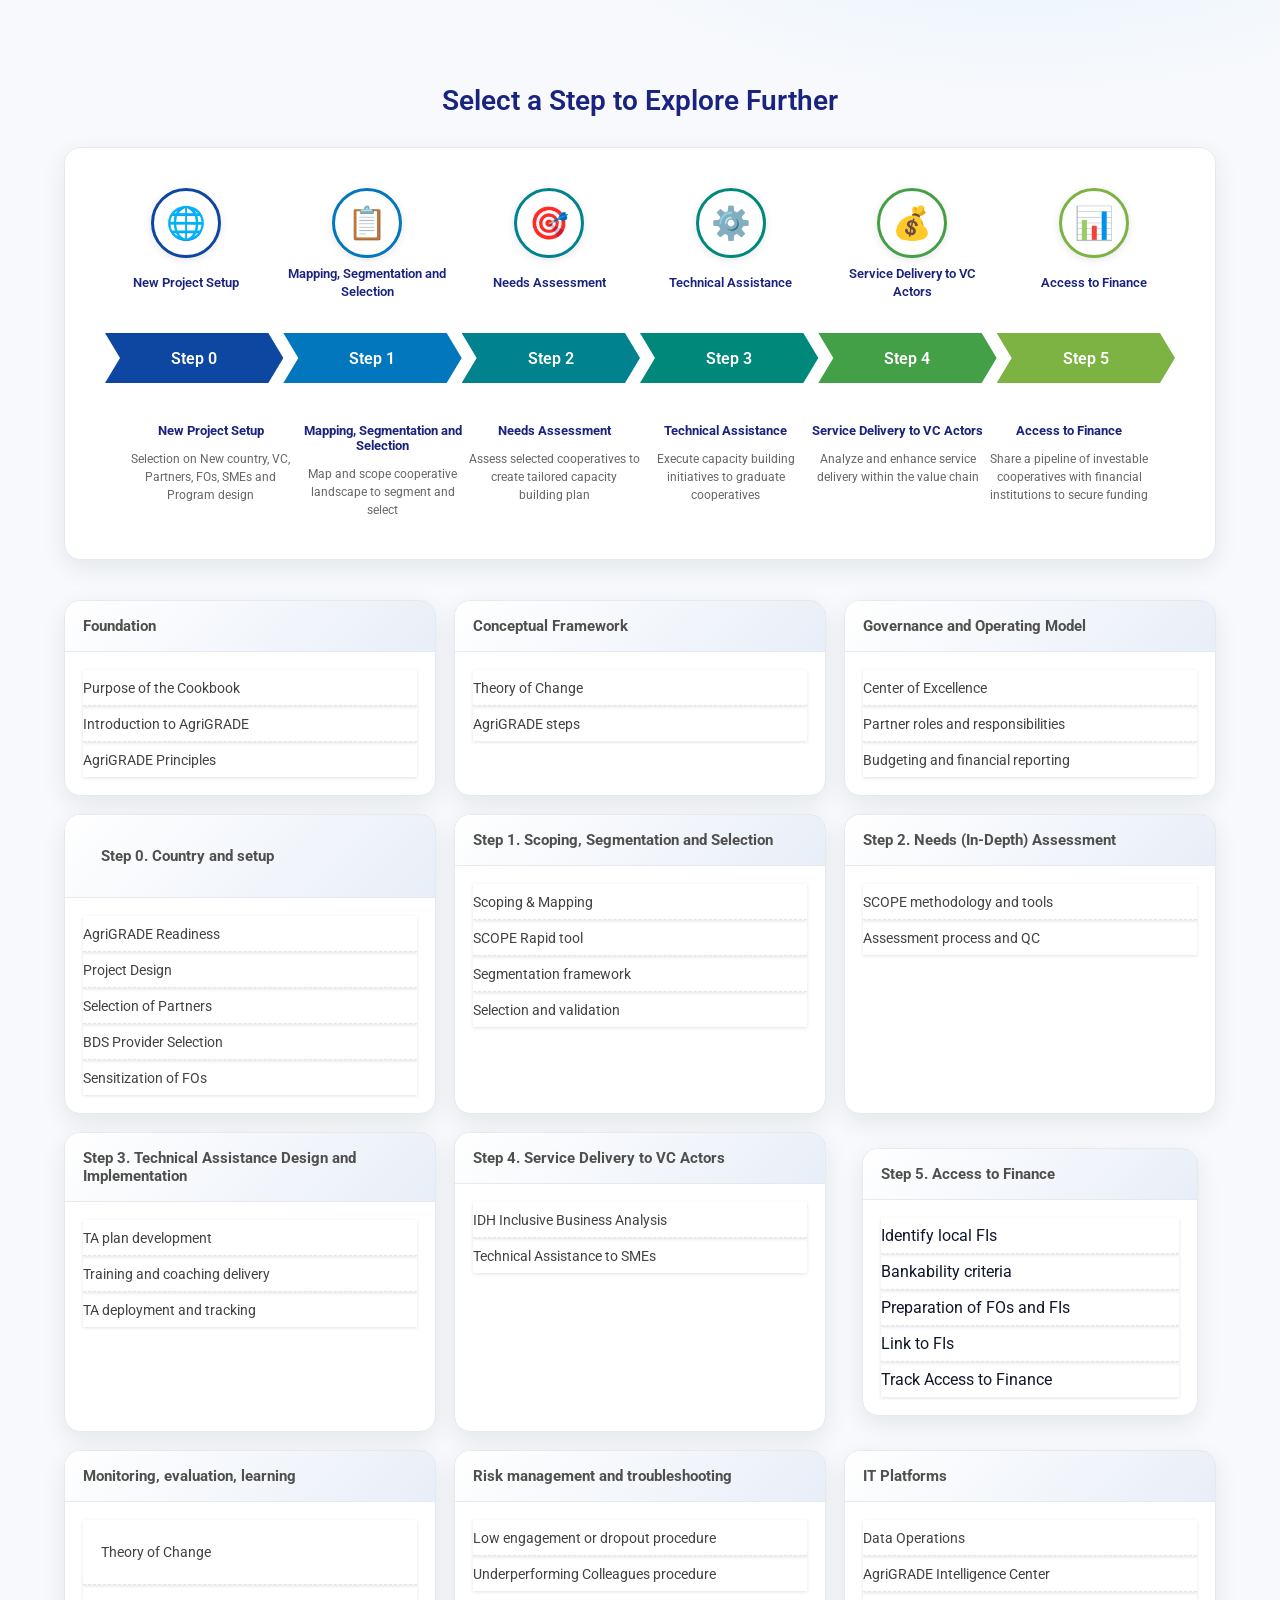
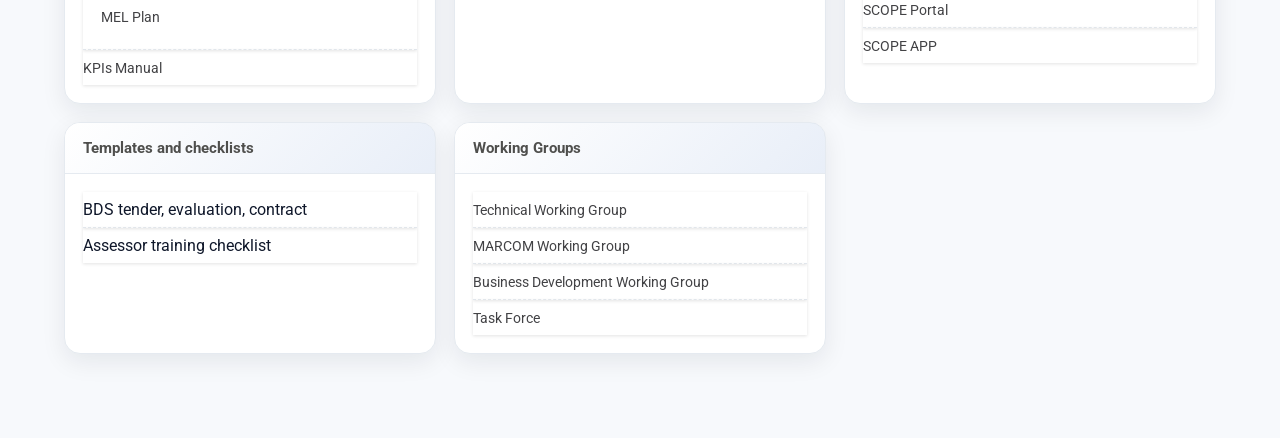
==== index.html @ 407b2915 "Add files via upload" ====
<!DOCTYPE html>
<html lang="en">
<head>
<meta charset="utf-8" />
<meta content="width=device-width, initial-scale=1.0" name="viewport" />
<title>AgriGRADE Cookbook Navigation</title>
<style>
@import url('https://fonts.googleapis.com/css2?family=Roboto:wght@400;500;700&display=swap');

:root {
    --bg: #f7f9fc;
    --surface: #ffffff;
    --ink: #0f172a;
    --muted: #64748b;
    --border: #e5eaf0;
    --shadow: 0 8px 24px rgba(15, 23, 42, .08);
    --radius: 16px;
}
* { box-sizing: border-box; margin: 0; padding: 0; }
body {
    font-family: Roboto, -apple-system, BlinkMacSystemFont, 'Segoe UI', Oxygen, Ubuntu, Cantarell, sans-serif;
    background: radial-gradient(900px 500px at 80% -10%, #e0f2fe 0%, rgba(224, 242, 254, 0) 60%), var(--bg);
    color: var(--ink);
    padding: 60px 20px;
    min-height: 100vh;
}
a { color: inherit; text-decoration: none; }
.container { max-width: 1200px; width: 100%; margin: 0 auto; padding: 24px; }
h1 { text-align: center; color: #1a237e; font-size: 28px; margin-bottom: 30px; font-weight: 600; }
.timeline-wrapper { background: var(--surface); border-radius: var(--radius); padding: 40px; box-shadow: var(--shadow); margin-bottom: 40px; border: 1px solid var(--border); }
.top-section { display: grid; grid-template-columns: repeat(auto-fit, minmax(150px, 1fr)); gap: 20px; margin-bottom: 40px; width: 100%; }
.top-item { text-align: center; cursor: pointer; position: relative; }
.icon-circle { width: 70px; height: 70px; border-radius: 50%; background: var(--surface); display: flex; align-items: center; justify-content: center; font-size: 32px; margin: 0 auto 15px; transition: all 0.3s ease; border: 3px solid; box-shadow: 0 2px 8px rgba(0, 0, 0, 0.1); }
.icon-circle:hover { transform: scale(1.1); box-shadow: 0 4px 12px rgba(102, 126, 234, 0.4); }
.step0-icon { border-color: #0d47a1; }
.step1-icon { border-color: #0277bd; }
.step2-icon { border-color: #00838f; }
.step3-icon { border-color: #00897b; }
.step4-icon { border-color: #43a047; }
.step5-icon { border-color: #7cb342; }
.top-title { font-weight: 600; color: #1a237e; font-size: 13px; line-height: 1.4; height: 20px; display: flex; align-items: center; justify-content: center; }
.timeline-bar { display: flex; gap: 0; margin: 30px 0; position: relative; height: 50px; width: 100%; }
.step { flex: 1; height: 50px; display: flex; align-items: center; justify-content: center; font-weight: 600; color: white; font-size: 16px; clip-path: polygon(0 0, calc(100% - 15px) 0, 100% 50%, calc(100% - 15px) 100%, 0 100%, 15px 50%); cursor: pointer; transition: all 0.3s ease; position: relative; text-decoration: none; filter: drop-shadow(0 4px 6px rgba(0, 0, 0, 0.15)); }
.step:hover { filter: brightness(1.1) drop-shadow(0 6px 12px rgba(0, 0, 0, 0.25)); }
.step0 { background: #0d47a1; }
.step1 { background: #0277bd; }
.step2 { background: #00838f; }
.step3 { background: #00897b; }
.step4 { background: #43a047; }
.step5 { background: #7cb342; }
.bottom-section { display: flex; justify-content: space-between; width: 100%; margin-top: 40px; padding: 0 20px; }
.bottom-item { flex: 1; text-align: center; position: relative; }
.bottom-title { font-weight: 700; color: #1a237e; font-size: 13px; margin-bottom: 12px; }
.bottom-description { font-size: 12px; color: #666; line-height: 1.5; }
.grid { display: grid; gap: 18px; grid-template-columns: repeat(auto-fit, minmax(320px, 1fr)); margin-top: 36px; }
.card { background: var(--surface); border-radius: var(--radius); border: 1px solid var(--border); box-shadow: var(--shadow); transition: transform .2s ease, box-shadow .2s ease; overflow: hidden; scroll-margin-top: 20px; }
.card:hover { transform: translateY(-3px); box-shadow: 0 14px 28px rgba(0, 0, 0, .12); }
.card .hd { padding: 16px 18px; border-bottom: 1px solid var(--border); display: flex; align-items: center; gap: 10px; background: linear-gradient(135deg, #ffffff 0%, #215bb91a 100%); color: #4f4f4d; font-size: 15px; font-weight: 400; }
.card .bd { padding: 18px; }
.card ul { margin: 0; padding: 0; list-style: none; }
.card li { padding: 8px 0; border-bottom: 1px dashed var(--border); box-shadow: 0 1px 3px rgba(66, 66, 69, 0.15); }
.card li:last-child { border-bottom: 0; }
.card li a { font-size: 14px; text-underline-offset: 2px; color: #424245; transition: color 0.3s ease; }
.card li a:hover { color: #764ba2; text-decoration: underline; }
.title-link { display: block; width: 100%; height: 100%; text-decoration: none; color: inherit; padding: 16px 18px; }
.title-link:hover { color: #0ea5e9; text-decoration: underline; }
.card.sp-step-highlight { background: #d1fae5 !important; box-shadow: 0 0 0 5px rgba(16, 185, 129, 0.45), 0 14px 30px rgba(16, 185, 129, 0.35) !important; border-left: 8px solid #10b981 !important; transform: scale(1.02) !important; animation: sp-highlight-pulse 0.9s ease-in-out 2; }
.card.sp-step-highlight .hd, .card.sp-step-highlight .bd, .card.sp-step-highlight li { background: #d1fae5 !important; }
@keyframes sp-highlight-pulse {
    0% { box-shadow: 0 0 0 5px rgba(16, 185, 129, 0.45), 0 14px 30px rgba(16, 185, 129, 0.35); }
    50% { box-shadow: 0 0 0 10px rgba(16, 185, 129, 0.25), 0 18px 36px rgba(16, 185, 129, 0.45); }
    100% { box-shadow: 0 0 0 5px rgba(16, 185, 129, 0.45), 0 14px 30px rgba(16, 185, 129, 0.35); }
}
@media (max-width: 768px) {
    body { padding: 40px 10px; }
    h1 { font-size: 22px; margin-bottom: 60px; }
    .timeline-wrapper { padding: 20px; margin-bottom: 20px; }
    .top-section { grid-template-columns: repeat(auto-fit, minmax(120px, 1fr)); gap: 15px; margin-bottom: 20px; }
    .icon-circle { width: 60px; height: 60px; font-size: 24px; }
    .timeline-bar { margin: 20px 0; height: 45px; }
    .step { font-size: 14px; height: 45px; }
    .bottom-section { display: grid; grid-template-columns: repeat(auto-fit, minmax(150px, 1fr)); gap: 10px; margin-top: 15px; }
    .grid { grid-template-columns: 1fr; gap: 20px; }
}
</style>
</head>
<body>
<div class="container">
    <h1>Select a Step to Explore Further</h1>
    <div class="timeline-wrapper">
        <div class="top-section">
            <div class="top-item" data-step-target="step0"><div class="icon-circle step0-icon">🌐</div><div class="top-title">New Project Setup</div></div>
            <div class="top-item" data-step-target="step1"><div class="icon-circle step1-icon">📋</div><div class="top-title">Mapping, Segmentation and Selection</div></div>
            <div class="top-item" data-step-target="step2"><div class="icon-circle step2-icon">🎯</div><div class="top-title">Needs Assessment</div></div>
            <div class="top-item" data-step-target="step3"><div class="icon-circle step3-icon">⚙️</div><div class="top-title">Technical Assistance</div></div>
            <div class="top-item" data-step-target="step4"><div class="icon-circle step4-icon">💰</div><div class="top-title">Service Delivery to VC Actors</div></div>
            <div class="top-item" data-step-target="step5"><div class="icon-circle step5-icon">📊</div><div class="top-title">Access to Finance</div></div>
        </div>
        <div class="timeline-bar">
            <a class="step step0" data-step-target="step0" href="#step0">Step 0</a>
            <a class="step step1" data-step-target="step1" href="#step1">Step 1</a>
            <a class="step step2" data-step-target="step2" href="#step2">Step 2</a>
            <a class="step step3" data-step-target="step3" href="#step3">Step 3</a>
            <a class="step step4" data-step-target="step4" href="#step4">Step 4</a>
            <a class="step step5" data-step-target="step5" href="#step5">Step 5</a>
        </div>
        <div class="bottom-section">
            <div class="bottom-item"><div class="bottom-title">New Project Setup</div><div class="bottom-description">Selection on New country, VC, Partners, FOs, SMEs and Program design</div></div>
            <div class="bottom-item"><div class="bottom-title">Mapping, Segmentation and Selection</div><div class="bottom-description">Map and scope cooperative landscape to segment and select</div></div>
            <div class="bottom-item"><div class="bottom-title">Needs Assessment</div><div class="bottom-description">Assess selected cooperatives to create tailored capacity building plan</div></div>
            <div class="bottom-item"><div class="bottom-title">Technical Assistance</div><div class="bottom-description">Execute capacity building initiatives to graduate cooperatives</div></div>
            <div class="bottom-item"><div class="bottom-title">Service Delivery to VC Actors</div><div class="bottom-description">Analyze and enhance service delivery within the value chain</div></div>
            <div class="bottom-item"><div class="bottom-title">Access to Finance</div><div class="bottom-description">Share a pipeline of investable cooperatives with financial institutions to secure funding</div></div>
        </div>
    </div>

<div class="grid">
    <div class="card" id="foundation">
        <div class="hd"><strong>Foundation</strong></div>
        <div class="bd">
            <ul>
                <li><a href="https://scopeinsight.sharepoint.com/:u:/r/sites/AgriGRADECookbook/SitePages/Purpose.aspx?csf=1&web=1&e=WD80WD" rel="noopener noreferrer" target="_blank">Purpose of the Cookbook</a></li>
                <li><a href="https://scopeinsight.sharepoint.com/:u:/r/sites/AgriGRADECookbook/SitePages/AgriGRADE%20Introduction.aspx?csf=1&web=1&e=CWa6Lc" rel="noopener noreferrer" target="_blank">Introduction to AgriGRADE</a></li>
                <li><a href="https://scopeinsight.sharepoint.com/:u:/r/sites/AgriGRADECookbook/SitePages/Principles.aspx?csf=1&web=1&e=n1hXPd" rel="noopener noreferrer" target="_blank">AgriGRADE Principles</a></li>
            </ul>
        </div>
    </div>
    <div class="card" id="framework">
        <div class="hd"><strong>Conceptual Framework</strong></div>
        <div class="bd">
            <ul>
                <li><a href="https://scopeinsight.sharepoint.com/:u:/r/sites/AgriGRADECookbook/SitePages/TOC.aspx?csf=1&web=1&e=hjNgvO" rel="noopener noreferrer" target="_blank">Theory of Change</a></li>
                <li><a href="https://scopeinsight.sharepoint.com/:u:/r/sites/AgriGRADECookbook/SitePages/Steps.aspx?csf=1&web=1&e=dLzmub" rel="noopener noreferrer" target="_blank">AgriGRADE steps</a></li>
            </ul>
        </div>
    </div>
    <div class="card" id="governance">
        <div class="hd"><strong>Governance and Operating Model</strong></div>
        <div class="bd">
            <ul>
                <li><a href="https://scopeinsight.sharepoint.com/sites/AgriGRADECookbook/SitePages/Governance.aspx" rel="noopener noreferrer" target="_blank">Center of Excellence</a></li>
                <li><a href="https://scopeinsight.sharepoint.com/sites/AgriGRADECookbook/SitePages/Governance.aspx#partner-roles-and-responsibilities" rel="noopener noreferrer" target="_blank">Partner roles and responsibilities </a></li>
                <li><a href="https://scopeinsight.sharepoint.com/sites/AgriGRADECookbook/SitePages/Budgeting_Financial_reporting.aspx" rel="noopener noreferrer" target="_blank">Budgeting and financial reporting</a></li>
            </ul>
        </div>
    </div>
    <div class="card" id="step0">
        <div class="hd"><a class="title-link" href="https://scopeinsight.sharepoint.com/:u:/r/sites/AgriGRADECookbook/SitePages/soon.aspx?csf=1&web=1&e=cqabEK" rel="noopener noreferrer" target="_blank"><strong>Step 0. Country and setup</strong></a></div>
        <div class="bd">
            <ul>
                <li><a href="https://scopeinsight.sharepoint.com/:u:/r/sites/AgriGRADECookbook/SitePages/AgriGRADE_Readiness.aspx?csf=1&web=1&e=8tkdgP" rel="noopener noreferrer" target="_blank">AgriGRADE Readiness</a></li>
                <li><a href="https://scopeinsight.sharepoint.com/sites/AgriGRADECookbook/SitePages/Project_Design.aspx" rel="noopener noreferrer" target="_blank">Project Design</a></li>
                <li><a href="https://scopeinsight.sharepoint.com/:u:/r/sites/AgriGRADECookbook/SitePages/soon.aspx?csf=1&web=1&e=bP0Hsb" rel="noopener noreferrer" target="_blank">Selection of Partners</a></li>
                <li><a href="https://scopeinsight.sharepoint.com/:u:/r/sites/AgriGRADECookbook/SitePages/BDS_Selection.aspx?csf=1&web=1&e=audbZb" rel="noopener noreferrer" target="_blank">BDS Provider Selection</a></li>
                <li><a href="https://scopeinsight.sharepoint.com/:u:/r/sites/AgriGRADECookbook/SitePages/Sensitization%20of%20Farmer%20Organizations.aspx?csf=1&web=1&e=6jRGH6" rel="noopener noreferrer" target="_blank">Sensitization of FOs</a></li>
            </ul>
        </div>
    </div>
    <div class="card" id="step1">
        <div class="hd"><strong>Step 1. Scoping, Segmentation and Selection</strong></div>
        <div class="bd">
            <ul>
                <li><a href="https://scopeinsight.sharepoint.com/:u:/r/sites/AgriGRADECookbook/SitePages/Step1_Scoping.aspx" rel="noopener noreferrer" target="_blank">Scoping &amp; Mapping</a></li>
                <li><a href="https://scopeinsight.sharepoint.com/:u:/r/sites/AgriGRADECookbook/SitePages/Step1_Scoping.aspx?csf=1&web=1&e=r0n6Na#3.-the-scope-rapid-tool" rel="noopener noreferrer" target="_blank">SCOPE Rapid tool</a></li>
                <li><a href="https://scopeinsight.sharepoint.com/:u:/r/sites/AgriGRADECookbook/SitePages/Step1_Scoping.aspx?csf=1&web=1&e=r0n6Na#3.-the-scope-rapid-tool" rel="noopener noreferrer" target="_blank">Segmentation framework</a></li>
                <li><a href="https://scopeinsight.sharepoint.com/:u:/r/sites/AgriGRADECookbook/SitePages/Step1_Scoping.aspx?csf=1&web=1&e=r0n6Na#5.-selection-of-eligible-fos-for-next-steps" rel="noopener noreferrer" target="_blank">Selection and validation</a></li>
            </ul>
        </div>
    </div>
    <div class="card" id="step2">
        <div class="hd"><strong>Step 2. Needs (In-Depth) Assessment</strong></div>
        <div class="bd">
            <ul>
                <li><a href="https://scopeinsight.sharepoint.com/sites/AgriGRADECookbook/SitePages/SCOPE%20Methodology.aspx" rel="noopener noreferrer" target="_blank">SCOPE methodology and tools</a></li>
                <li><a href="https://scopeinsight.sharepoint.com/sites/AgriGRADECookbook/SitePages/Assessment_Process.aspx" rel="noopener noreferrer" target="_blank">Assessment process and QC</a></li>
            </ul>
        </div>
    </div>
    <div class="card" id="step3">
        <div class="hd"><strong>Step 3. Technical Assistance Design and Implementation</strong></div>
        <div class="bd">
            <ul>
                <li><a href="https://scopeinsight.sharepoint.com/:u:/r/sites/AgriGRADECookbook/SitePages/Step3.aspx?csf=1&web=1&e=2eK4B0#ta-plan-development" rel="noopener noreferrer" target="_blank">TA plan development</a></li>
                <li><a href="https://scopeinsight.sharepoint.com/:u:/r/sites/AgriGRADECookbook/SitePages/Step3.aspx?csf=1&web=1&e=2eK4B0#training-and-coaching-delivery" rel="noopener noreferrer" target="_blank">Training and coaching delivery</a></li>
                <li><a href="https://scopeinsight.sharepoint.com/:u:/r/sites/AgriGRADECookbook/SitePages/Step3.aspx?csf=1&web=1&e=2eK4B0#ta-deployment-and-tracking" rel="noopener noreferrer" target="_blank">TA deployment and tracking</a></li>
            </ul>
        </div>
    </div>
    <div class="card" id="step4">
        <div class="hd"><strong>Step 4. Service Delivery to VC Actors</strong></div>
        <div class="bd">
            <ul>
                <li><a href="https://scopeinsight.sharepoint.com/:u:/r/sites/AgriGRADECookbook/SitePages/IBA.aspx?csf=1&web=1&e=zeyxsw" rel="noopener noreferrer" target="_blank">IDH Inclusive Business Analysis</a></li>
                <li><a href="https://scopeinsight.sharepoint.com/sites/AgriGRADECookbook/SitePages/soon.aspx" rel="noopener noreferrer" target="_blank">Technical Assistance to SMEs</a></li>
            </ul>
        </div>
    </div>
    <a class="title-link" href="https://scopeinsight.sharepoint.com/:u:/r/sites/AgriGRADECookbook/SitePages/A2F.aspx?csf=1&web=1&e=yMytTH" rel="noopener noreferrer" target="_blank">
    <div class="card" id="step5">
        <div class="hd"><strong>Step 5. Access to Finance</strong></div>
        <div class="bd">
            <ul>
                <li>Identify local FIs</li>
                <li>Bankability criteria</li>
                <li>Preparation of FOs and FIs</li>
                <li>Link to FIs</li>
                <li>Track Access to Finance</li>
            </ul>
        </div>
    </div>
    </a>
    <div class="card" id="mel">
        <div class="hd"><strong>Monitoring, evaluation, learning</strong></div>
        <div class="bd">
            <ul>
                <li><a class="title-link" href="https://scopeinsight.sharepoint.com/:u:/r/sites/AgriGRADECookbook/SitePages/TOC.aspx?csf=1&web=1&e=EMmIpj" rel="noopener noreferrer" target="_blank">Theory of Change</a></li>
                <li><a class="title-link" href="https://scopeinsight.sharepoint.com/:b:/r/sites/AgriGRADECookbook/Shared%20Documents/Concept_PDF/AgriGRADE%20MEL%20Plan%20Jan%202025.pdf?csf=1&web=1&e=Va6Jes" rel="noopener noreferrer" target="_blank">MEL Plan</a></li>
                <li><a href="https://scopeinsight.sharepoint.com/:b:/r/sites/AgriGRADECookbook/Shared%20Documents/Concept_PDF/AgriGRADE_KPI_Manual.pdf?csf=1&web=1&e=vwBlKg" rel="noopener noreferrer" target="_blank">KPIs Manual</a></li>
            </ul>
        </div>
    </div>
    <div class="card" id="risk">
        <div class="hd"><strong>Risk management and troubleshooting</strong></div>
        <div class="bd">
            <ul>
                <li><a href="https://scopeinsight.sharepoint.com/:u:/r/sites/AgriGRADECookbook/SitePages/Procedure_Drop.aspx?csf=1&web=1&e=WMf0cp">Low engagement or dropout procedure</a></li>
                <li><a href="https://scopeinsight.sharepoint.com/:u:/r/sites/AgriGRADECookbook/SitePages/Underperforming.aspx?csf=1&web=1&e=L5wWwZ">Underperforming Colleagues procedure</a></li>
            </ul>
        </div>
    </div>
    <div class="card" id="tools">
        <div class="hd"><strong>IT Platforms</strong></div>
        <div class="bd">
            <ul>
                <li><a href="https://scopeinsight.sharepoint.com/sites/AgriGRADECookbook/SitePages/data_operation.aspx">Data Operations</a></li>
                <li><a href="https://scopeinsight.sharepoint.com/sites/AgriGRADECookbook/SitePages/Intelligence_center.aspx">AgriGRADE Intelligence Center</a></li>
                <li><a href="https://scopeinsight.sharepoint.com/:u:/r/sites/AgriGRADECookbook/SitePages/SCOPE_Portal.aspx?csf=1&web=1&e=kPpLY2" rel="noopener noreferrer" target="_blank">SCOPE Portal</a></li>
                <li><a href="https://scopeinsight.sharepoint.com/sites/AgriGRADECookbook/SitePages/SCOPE_APP.aspx">SCOPE APP</a></li>
            </ul>
        </div>
    </div>
    <div class="card" id="templates">
        <div class="hd"><strong>Templates and checklists</strong></div>
        <div class="bd">
            <a href="https://scopeinsight.sharepoint.com/:f:/r/sites/AgriGRADECookbook/Shared%20Documents/Templates?csf=1&web=1&e=dBb1DQ">
            <ul>
                <li>BDS tender, evaluation, contract</li>
                <li>Assessor training checklist</li>
            </ul>
            </a>
        </div>
    </div>
    <div class="card" id="WorkingGroups">
        <div class="hd"><strong>Working Groups</strong></div>
        <div class="bd">
            <ul>
                <li><a href="https://scopeinsight.sharepoint.com/:u:/r/sites/AgriGRADECookbook/SitePages/Technical%20Working%20Group.aspx?csf=1&web=1&e=S2yw2k" rel="noopener noreferrer" target="_blank">Technical Working Group</a></li>
                <li><a href="https://scopeinsight.sharepoint.com/:u:/r/sites/AgriGRADECookbook/SitePages/MARCOM.aspx?csf=1&web=1&e=DFn2by" rel="noopener noreferrer" target="_blank">MARCOM Working Group</a></li>
                <li><a href="https://scopeinsight.sharepoint.com/:u:/r/sites/AgriGRADECookbook/SitePages/BD_WorkingGroup.aspx?csf=1&web=1&e=AX0xA3" rel="noopener noreferrer" target="_blank">Business Development Working Group</a></li>
                <li><a href="https://scopeinsight.sharepoint.com/:u:/r/sites/AgriGRADECookbook/SitePages/TaskForce.aspx?csf=1&web=1&e=2c0o1G" rel="noopener noreferrer" target="_blank">Task Force</a></li>
            </ul>
        </div>
    </div>
</div>
</div>

<script>
(function () {
    function getScrollParent(node) {
        if (!node) return window;
        var parent = node.parentElement;
        while (parent) {
            var style = getComputedStyle(parent);
            var overflowY = style.overflowY;
            if ((overflowY === 'auto' || overflowY === 'scroll') && parent.scrollHeight > parent.clientHeight) {
                return parent;
            }
            parent = parent.parentElement;
        }
        return window;
    }
    function highlightStep(stepId) {
        var element = document.getElementById(stepId);
        if (!element) return;
        document.querySelectorAll('.sp-step-highlight').forEach(function (item) {
            item.classList.remove('sp-step-highlight');
        });
        var scrollParent = getScrollParent(element);
        if (scrollParent === window) {
            element.scrollIntoView({ behavior: 'smooth', block: 'center' });
        } else {
            var parentRect = scrollParent.getBoundingClientRect();
            var elRect = element.getBoundingClientRect();
            var offset = (elRect.top - parentRect.top) - (scrollParent.clientHeight / 2) + (elRect.height / 2);
            scrollParent.scrollBy({ top: offset, behavior: 'smooth' });
        }
        try { element.scrollIntoView({ behavior: 'smooth', block: 'center' }); } catch (e) {}
        setTimeout(function () {
            element.classList.add('sp-step-highlight');
            setTimeout(function () { element.classList.remove('sp-step-highlight'); }, 2200);
        }, 450);
    }
    function bindStepClicks(root) {
        var scope = root || document;
        var items = scope.querySelectorAll('[data-step-target]');
        items.forEach(function (item) {
            if (item.dataset.bound === 'true') return;
            item.dataset.bound = 'true';
            item.addEventListener('click', function (event) {
                event.preventDefault();
                event.stopPropagation();
                var stepId = item.getAttribute('data-step-target');
                highlightStep(stepId);
                return false;
            });
        });
    }
    function init() {
        bindStepClicks();
        var observer = new MutationObserver(function (mutations) {
            var shouldRebind = false;
            mutations.forEach(function (m) {
                if (m.addedNodes && m.addedNodes.length) shouldRebind = true;
            });
            if (shouldRebind) bindStepClicks();
        });
        observer.observe(document.body, { childList: true, subtree: true });
        setTimeout(function () { observer.disconnect(); }, 20000);
    }
    if (document.readyState === 'loading') {
        document.addEventListener('DOMContentLoaded', init);
    } else {
        init();
    }
    setTimeout(bindStepClicks, 1000);
    setTimeout(bindStepClicks, 3000);
    setTimeout(bindStepClicks, 6000);
})();
</script>
</body>
</html>
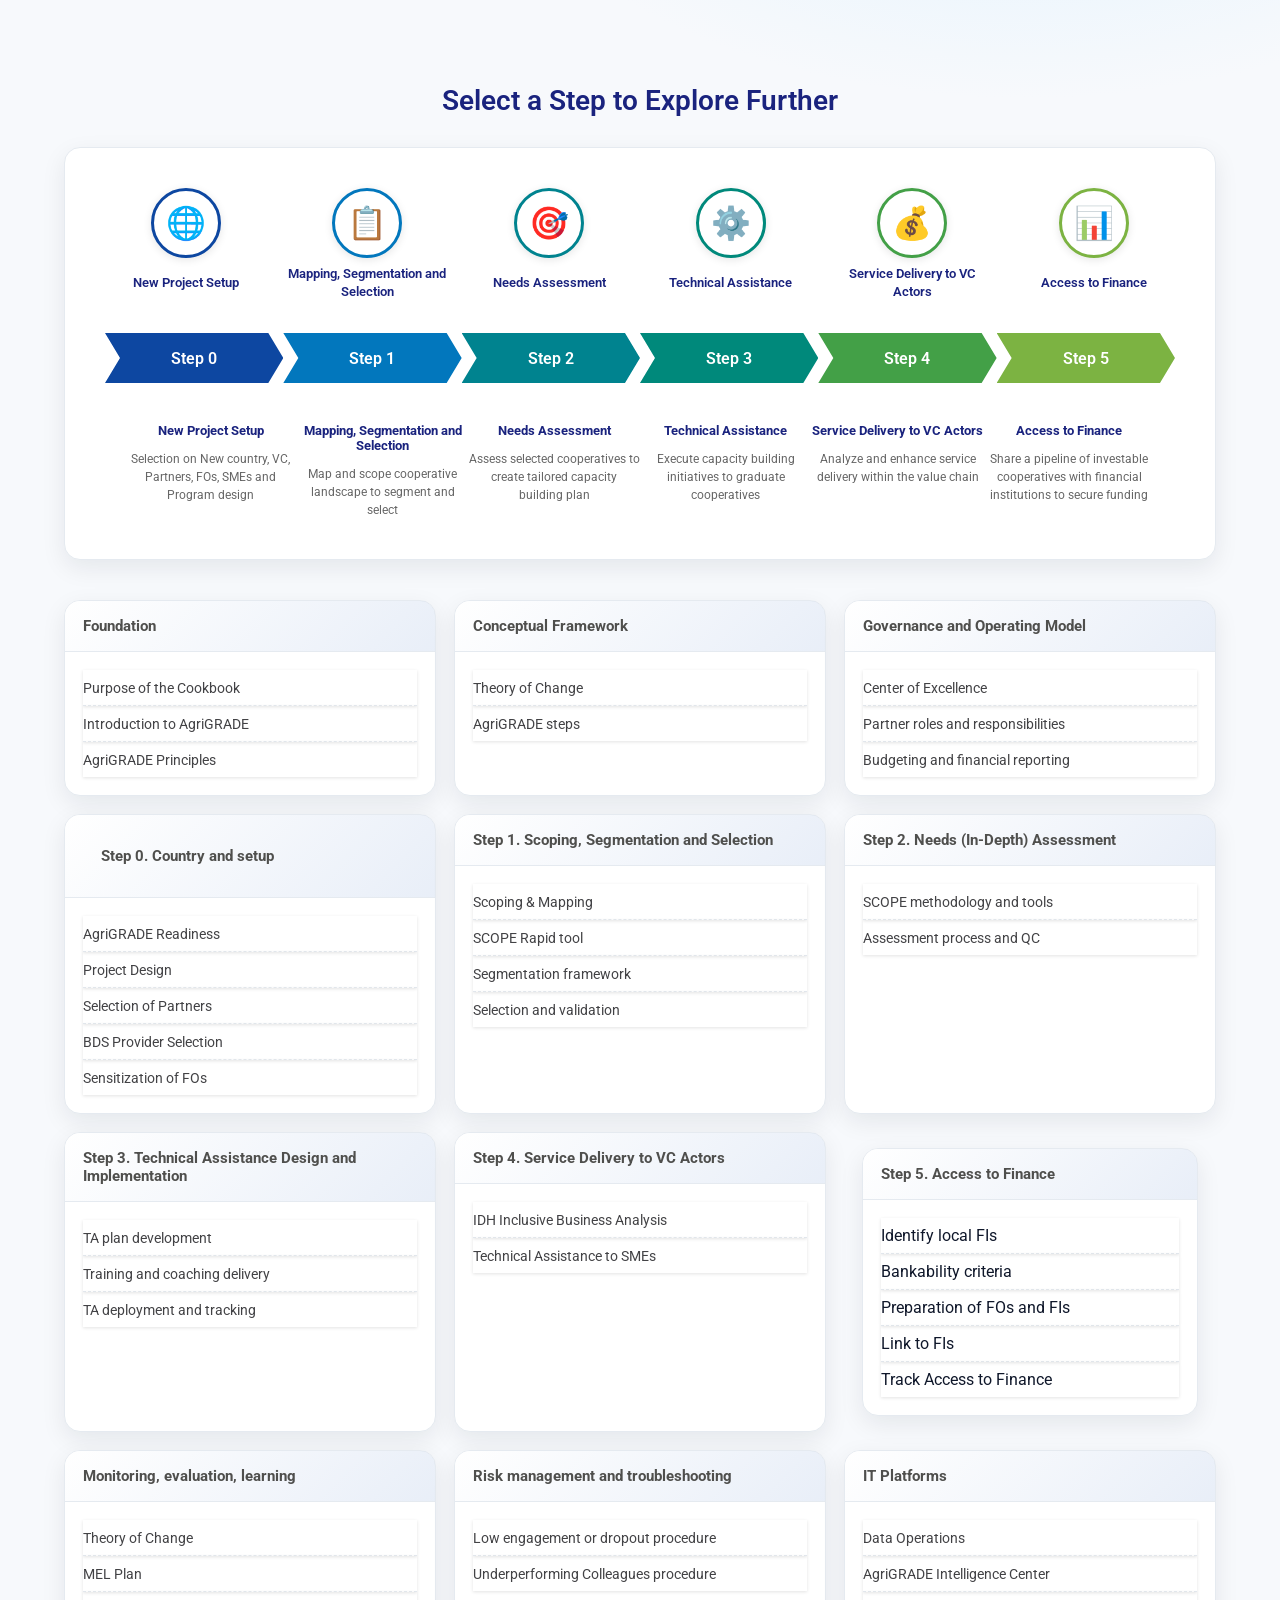
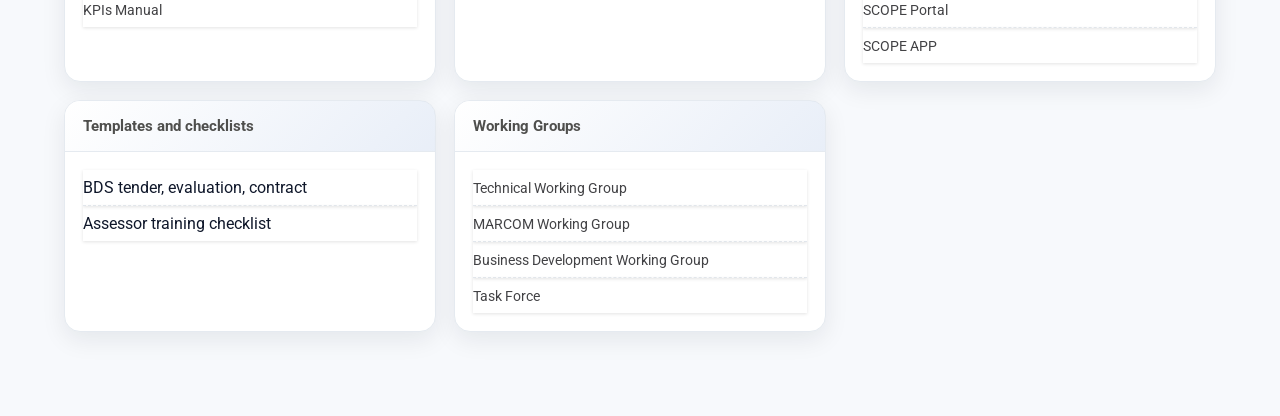
==== commit 139f7495: "Update links in index.html for MEL resources" ====
--- a/index.html
+++ b/index.html
@@ -213,8 +213,8 @@
         <div class="hd"><strong>Monitoring, evaluation, learning</strong></div>
         <div class="bd">
             <ul>
-                <li><a class="title-link" href="https://scopeinsight.sharepoint.com/:u:/r/sites/AgriGRADECookbook/SitePages/TOC.aspx?csf=1&web=1&e=EMmIpj" rel="noopener noreferrer" target="_blank">Theory of Change</a></li>
-                <li><a class="title-link" href="https://scopeinsight.sharepoint.com/:b:/r/sites/AgriGRADECookbook/Shared%20Documents/Concept_PDF/AgriGRADE%20MEL%20Plan%20Jan%202025.pdf?csf=1&web=1&e=Va6Jes" rel="noopener noreferrer" target="_blank">MEL Plan</a></li>
+                <li><a href="https://scopeinsight.sharepoint.com/:u:/r/sites/AgriGRADECookbook/SitePages/TOC.aspx?csf=1&web=1&e=EMmIpj" rel="noopener noreferrer" target="_blank">Theory of Change</a></li>
+                <li><a href="https://scopeinsight.sharepoint.com/:b:/r/sites/AgriGRADECookbook/Shared%20Documents/Concept_PDF/AgriGRADE%20MEL%20Plan%20Jan%202025.pdf?csf=1&web=1&e=Va6Jes" rel="noopener noreferrer" target="_blank">MEL Plan</a></li>
                 <li><a href="https://scopeinsight.sharepoint.com/:b:/r/sites/AgriGRADECookbook/Shared%20Documents/Concept_PDF/AgriGRADE_KPI_Manual.pdf?csf=1&web=1&e=vwBlKg" rel="noopener noreferrer" target="_blank">KPIs Manual</a></li>
             </ul>
         </div>
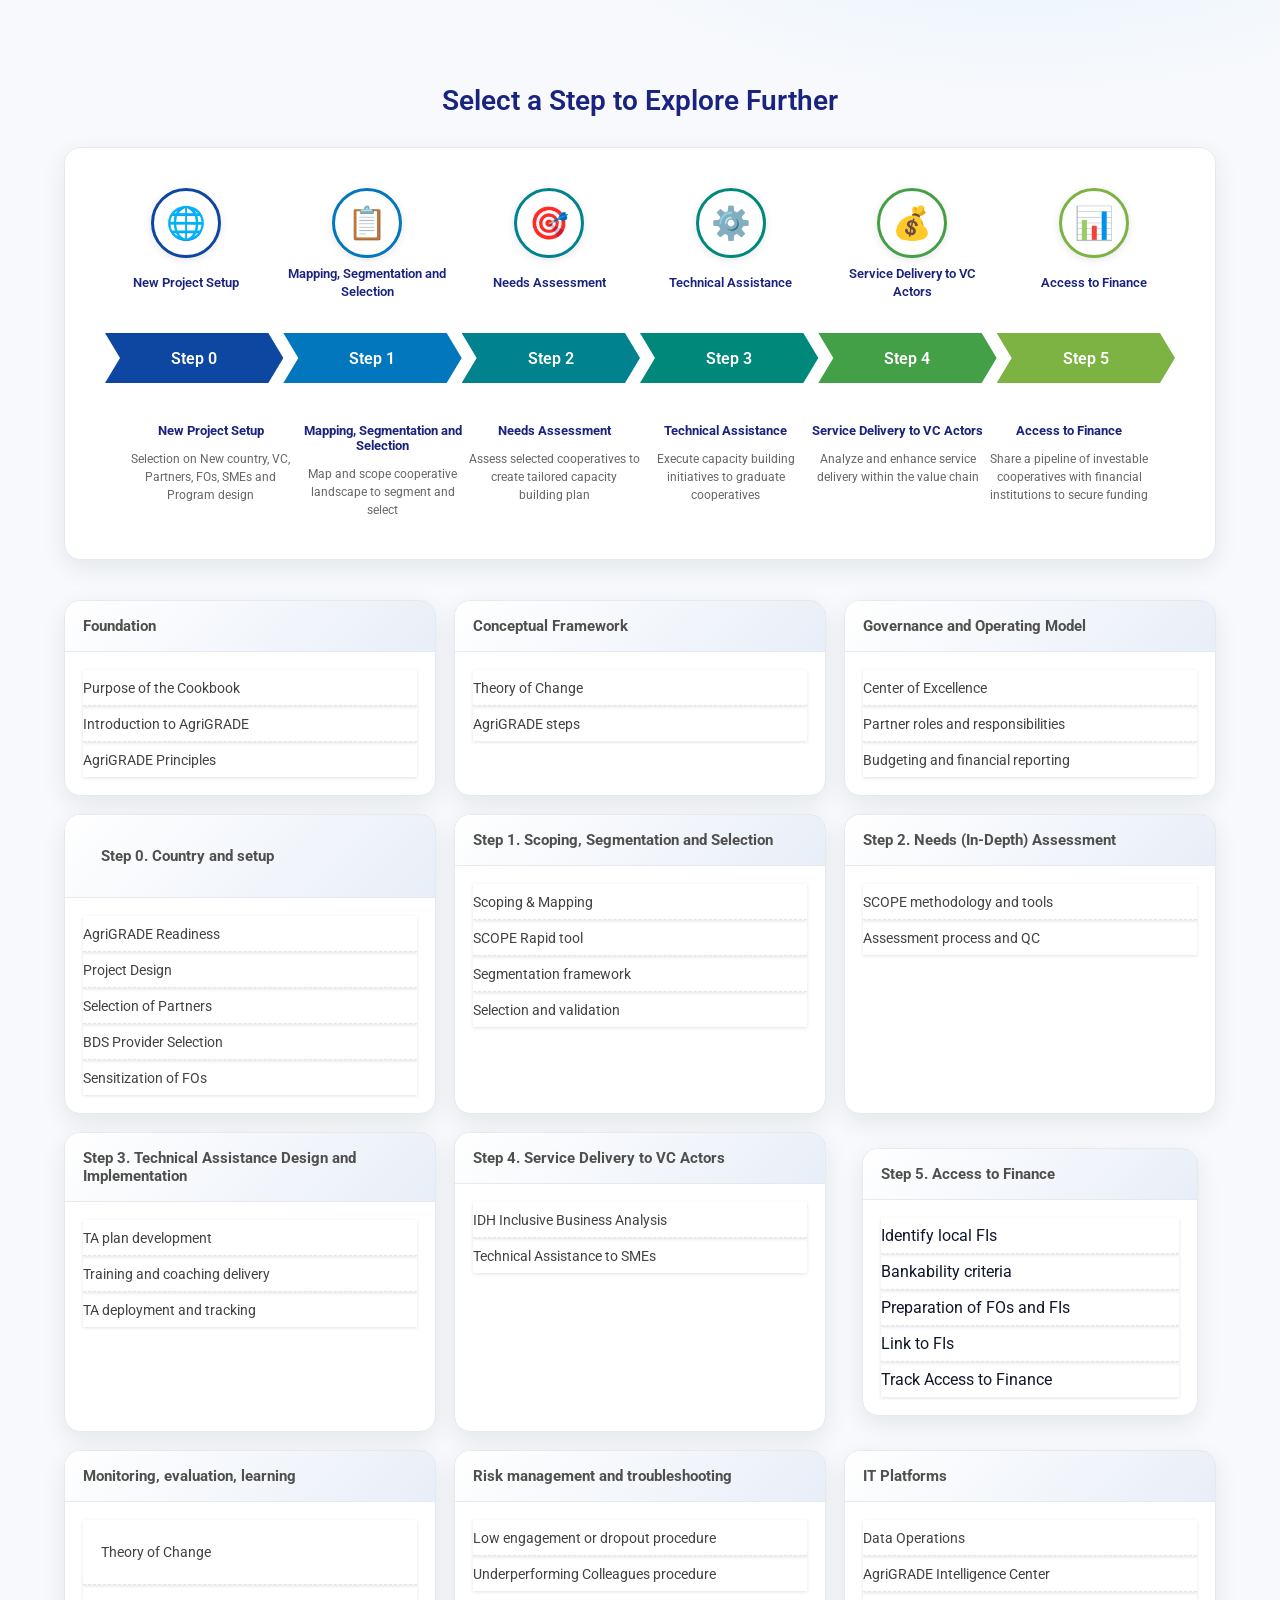
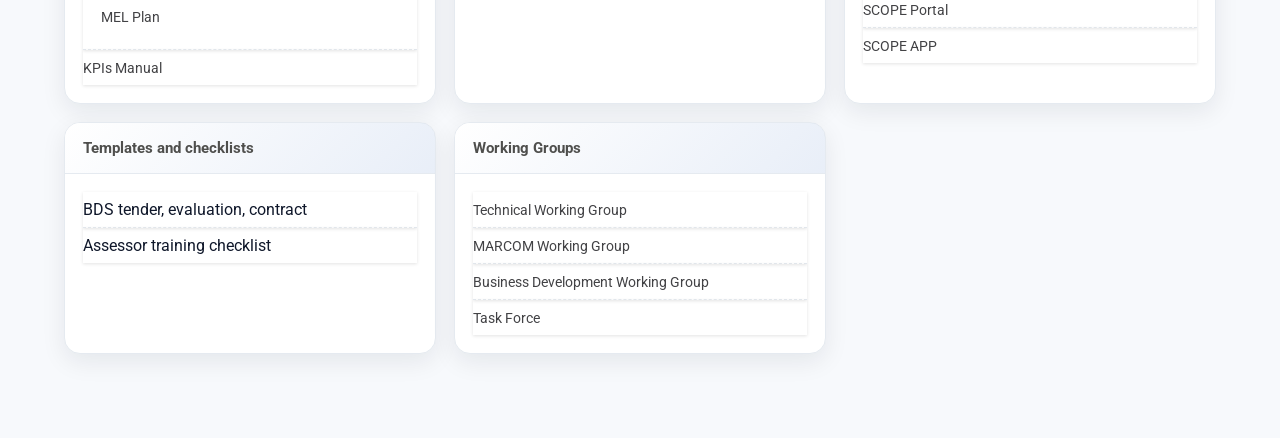
==== commit d126a0a0: "Add files via upload" ====
--- a/index.html
+++ b/index.html
@@ -64,12 +64,12 @@
 .card li a:hover { color: #764ba2; text-decoration: underline; }
 .title-link { display: block; width: 100%; height: 100%; text-decoration: none; color: inherit; padding: 16px 18px; }
 .title-link:hover { color: #0ea5e9; text-decoration: underline; }
-.card.sp-step-highlight { background: #d1fae5 !important; box-shadow: 0 0 0 5px rgba(16, 185, 129, 0.45), 0 14px 30px rgba(16, 185, 129, 0.35) !important; border-left: 8px solid #10b981 !important; transform: scale(1.02) !important; animation: sp-highlight-pulse 0.9s ease-in-out 2; }
-.card.sp-step-highlight .hd, .card.sp-step-highlight .bd, .card.sp-step-highlight li { background: #d1fae5 !important; }
+.card.sp-step-highlight { background: #f7fffa !important; box-shadow: 0 0 0 3px rgba(52, 148, 106, 0.25), 0 14px 30px rgba(52, 148, 106, 0.18) !important; border-left: 6px solid #6fae8c !important; transform: scale(1.02) !important; animation: sp-highlight-pulse 0.9s ease-in-out 2; }
+.card.sp-step-highlight .hd, .card.sp-step-highlight .bd, .card.sp-step-highlight li { background: #f7fffa !important; }
 @keyframes sp-highlight-pulse {
-    0% { box-shadow: 0 0 0 5px rgba(16, 185, 129, 0.45), 0 14px 30px rgba(16, 185, 129, 0.35); }
-    50% { box-shadow: 0 0 0 10px rgba(16, 185, 129, 0.25), 0 18px 36px rgba(16, 185, 129, 0.45); }
-    100% { box-shadow: 0 0 0 5px rgba(16, 185, 129, 0.45), 0 14px 30px rgba(16, 185, 129, 0.35); }
+    0% { box-shadow: 0 0 0 3px rgba(52, 148, 106, 0.25), 0 14px 30px rgba(52, 148, 106, 0.18); }
+    50% { box-shadow: 0 0 0 6px rgba(52, 148, 106, 0.15), 0 18px 36px rgba(52, 148, 106, 0.25); }
+    100% { box-shadow: 0 0 0 3px rgba(52, 148, 106, 0.25), 0 14px 30px rgba(52, 148, 106, 0.18); }
 }
 @media (max-width: 768px) {
     body { padding: 40px 10px; }
@@ -213,8 +213,8 @@
         <div class="hd"><strong>Monitoring, evaluation, learning</strong></div>
         <div class="bd">
             <ul>
-                <li><a href="https://scopeinsight.sharepoint.com/:u:/r/sites/AgriGRADECookbook/SitePages/TOC.aspx?csf=1&web=1&e=EMmIpj" rel="noopener noreferrer" target="_blank">Theory of Change</a></li>
-                <li><a href="https://scopeinsight.sharepoint.com/:b:/r/sites/AgriGRADECookbook/Shared%20Documents/Concept_PDF/AgriGRADE%20MEL%20Plan%20Jan%202025.pdf?csf=1&web=1&e=Va6Jes" rel="noopener noreferrer" target="_blank">MEL Plan</a></li>
+                <li><a class="title-link" href="https://scopeinsight.sharepoint.com/:u:/r/sites/AgriGRADECookbook/SitePages/TOC.aspx?csf=1&web=1&e=EMmIpj" rel="noopener noreferrer" target="_blank">Theory of Change</a></li>
+                <li><a class="title-link" href="https://scopeinsight.sharepoint.com/:b:/r/sites/AgriGRADECookbook/Shared%20Documents/Concept_PDF/AgriGRADE%20MEL%20Plan%20Jan%202025.pdf?csf=1&web=1&e=Va6Jes" rel="noopener noreferrer" target="_blank">MEL Plan</a></li>
                 <li><a href="https://scopeinsight.sharepoint.com/:b:/r/sites/AgriGRADECookbook/Shared%20Documents/Concept_PDF/AgriGRADE_KPI_Manual.pdf?csf=1&web=1&e=vwBlKg" rel="noopener noreferrer" target="_blank">KPIs Manual</a></li>
             </ul>
         </div>
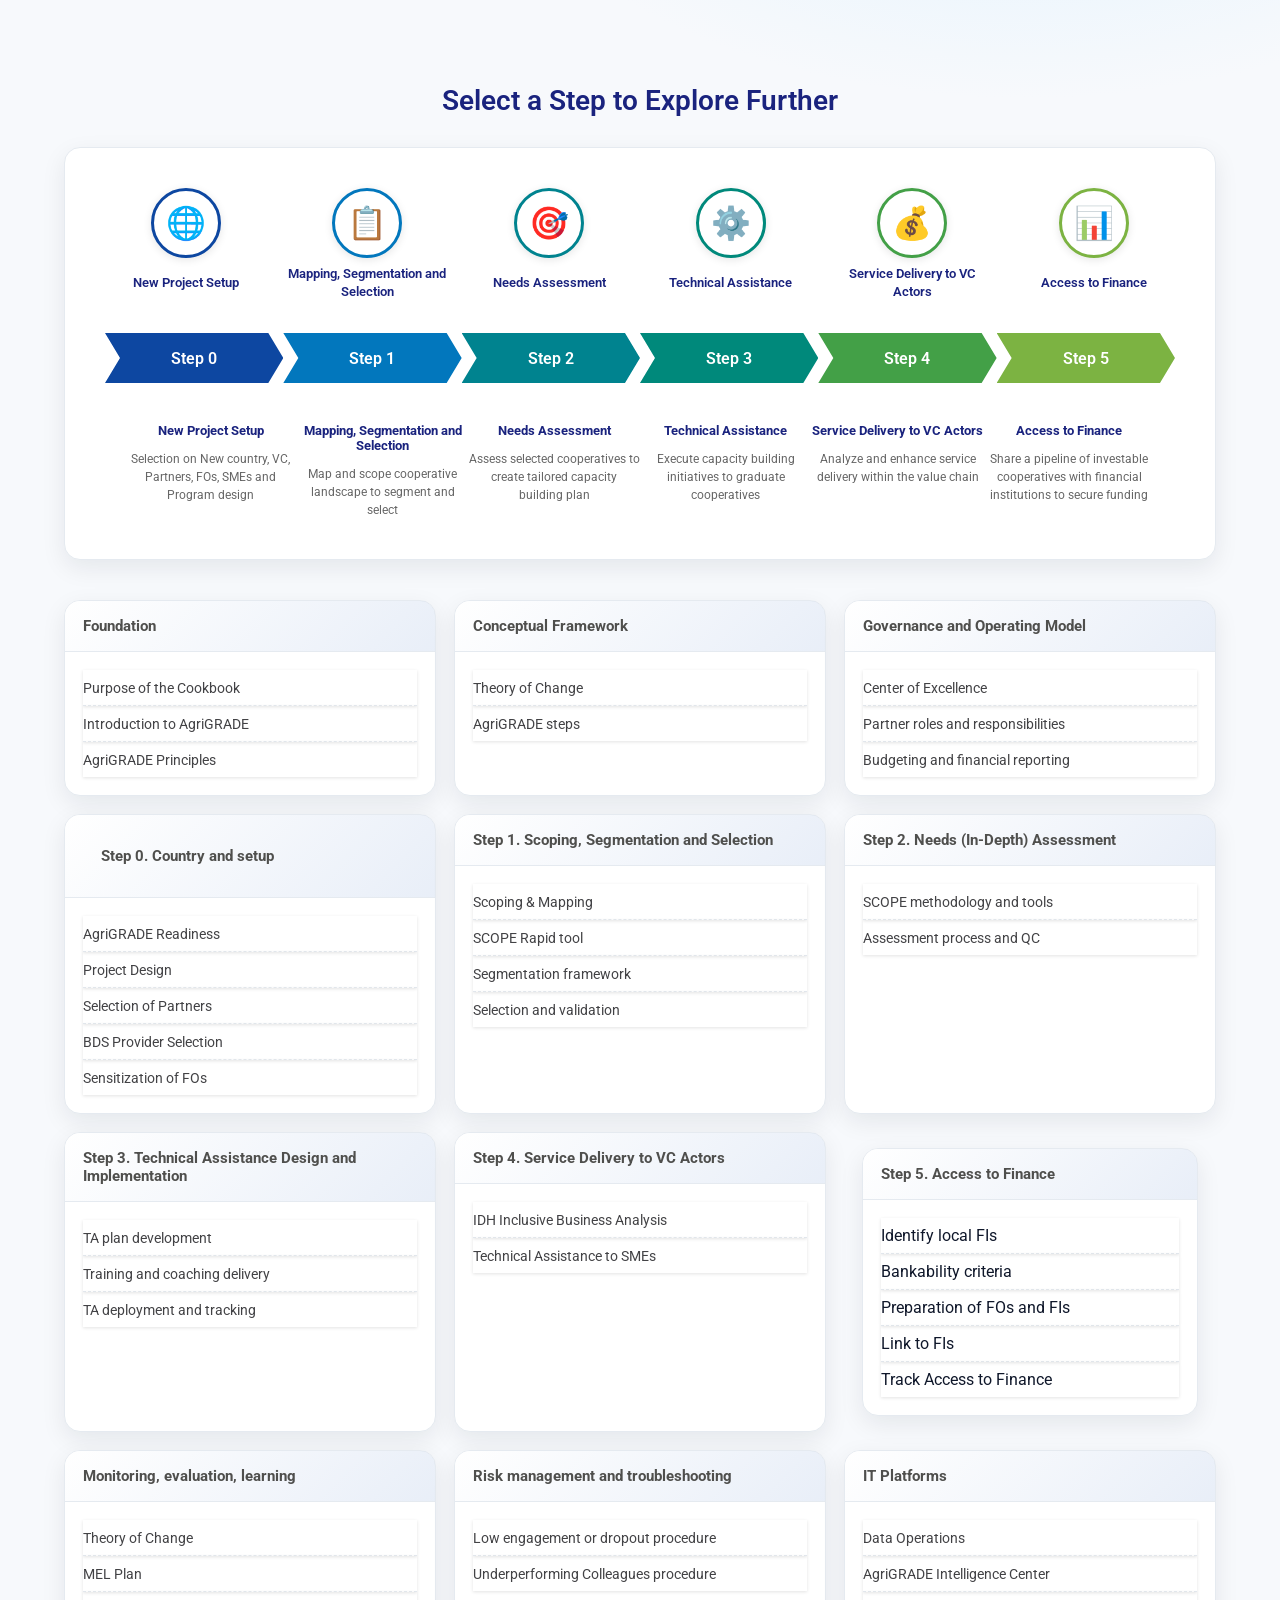
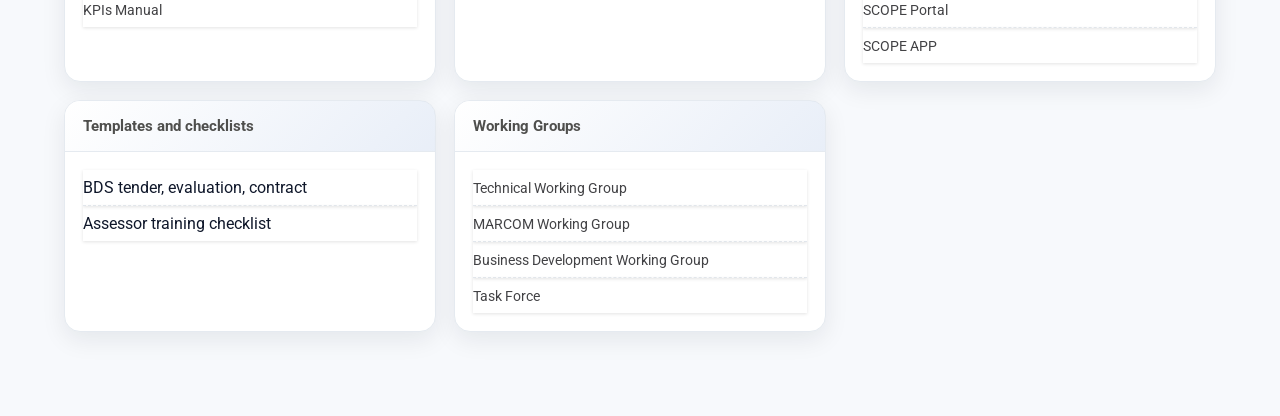
==== commit f4b747b6: "Update links in the index.html file" ====
--- a/index.html
+++ b/index.html
@@ -213,8 +213,8 @@
         <div class="hd"><strong>Monitoring, evaluation, learning</strong></div>
         <div class="bd">
             <ul>
-                <li><a class="title-link" href="https://scopeinsight.sharepoint.com/:u:/r/sites/AgriGRADECookbook/SitePages/TOC.aspx?csf=1&web=1&e=EMmIpj" rel="noopener noreferrer" target="_blank">Theory of Change</a></li>
-                <li><a class="title-link" href="https://scopeinsight.sharepoint.com/:b:/r/sites/AgriGRADECookbook/Shared%20Documents/Concept_PDF/AgriGRADE%20MEL%20Plan%20Jan%202025.pdf?csf=1&web=1&e=Va6Jes" rel="noopener noreferrer" target="_blank">MEL Plan</a></li>
+                <li><a href="https://scopeinsight.sharepoint.com/:u:/r/sites/AgriGRADECookbook/SitePages/TOC.aspx?csf=1&web=1&e=EMmIpj" rel="noopener noreferrer" target="_blank">Theory of Change</a></li>
+                <li><a href="https://scopeinsight.sharepoint.com/:b:/r/sites/AgriGRADECookbook/Shared%20Documents/Concept_PDF/AgriGRADE%20MEL%20Plan%20Jan%202025.pdf?csf=1&web=1&e=Va6Jes" rel="noopener noreferrer" target="_blank">MEL Plan</a></li>
                 <li><a href="https://scopeinsight.sharepoint.com/:b:/r/sites/AgriGRADECookbook/Shared%20Documents/Concept_PDF/AgriGRADE_KPI_Manual.pdf?csf=1&web=1&e=vwBlKg" rel="noopener noreferrer" target="_blank">KPIs Manual</a></li>
             </ul>
         </div>
